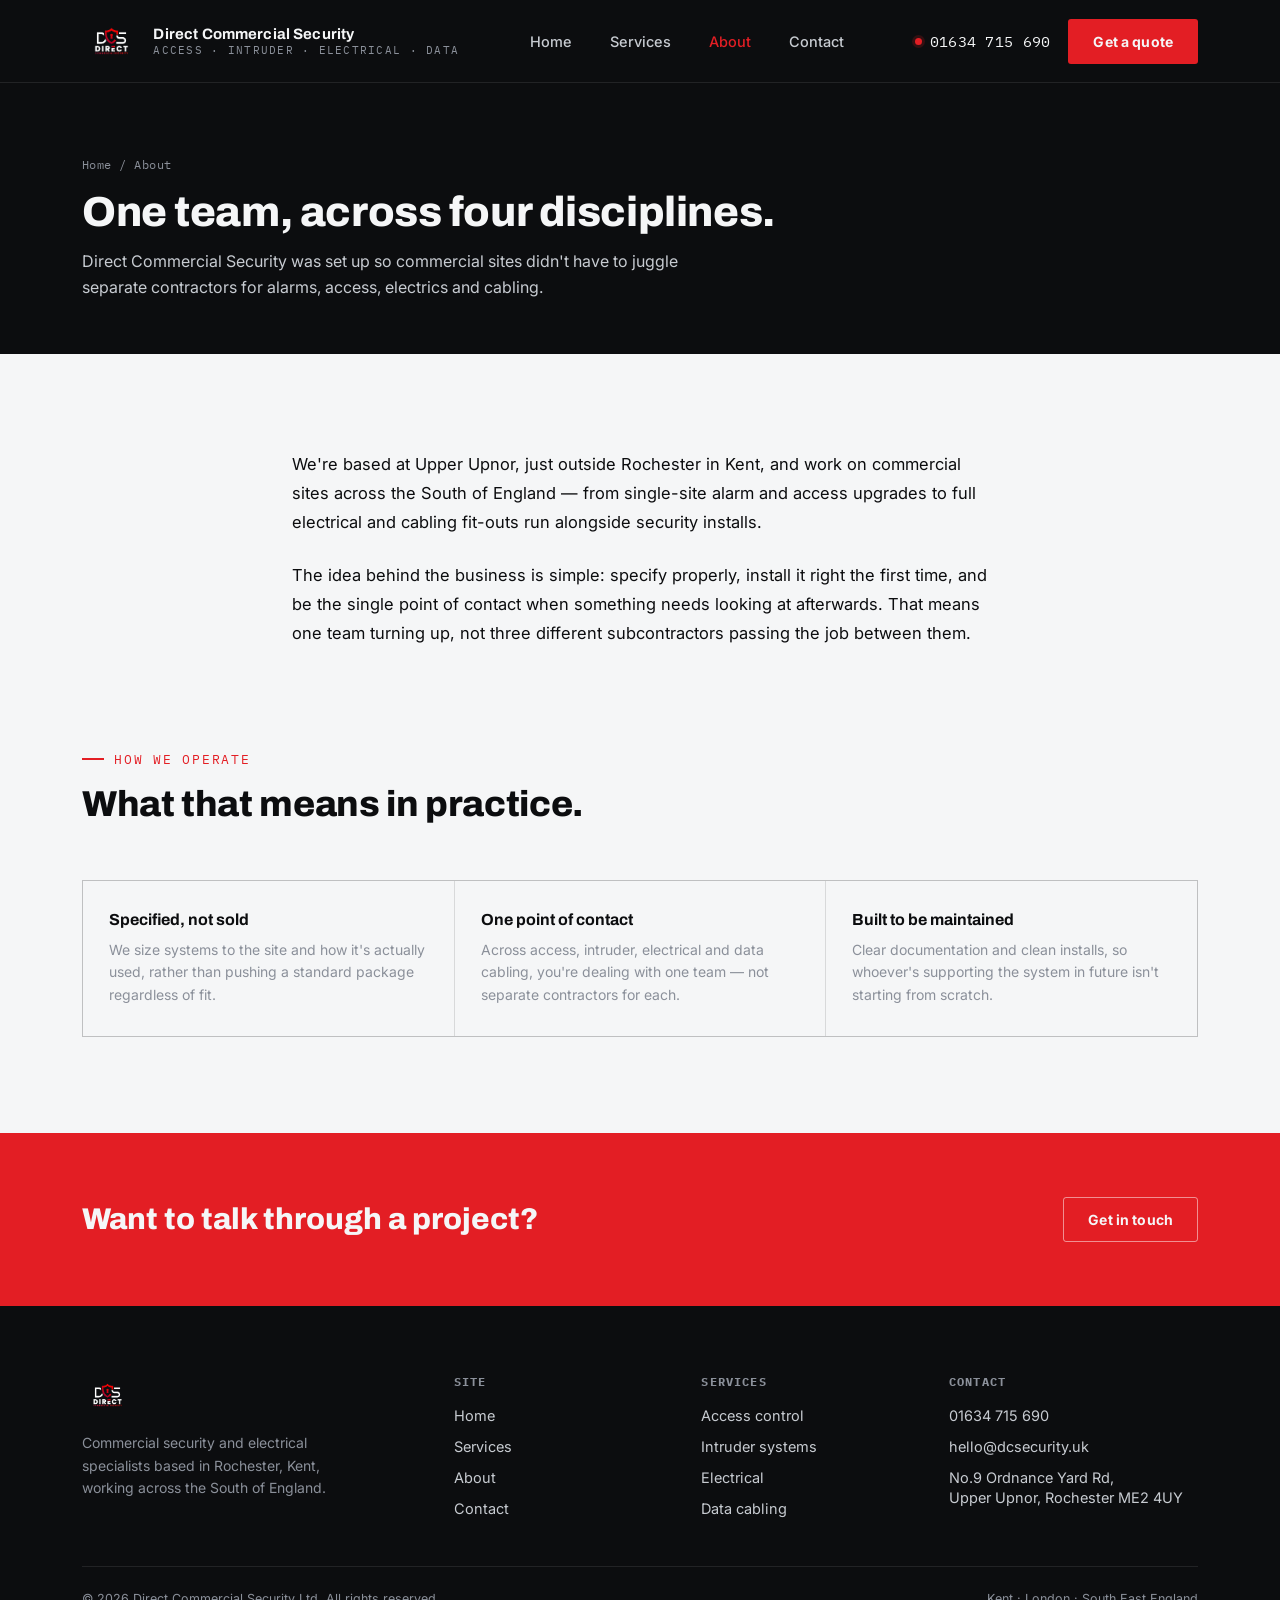
==== about.html @ ff867032 "Add files via upload" ====
<!DOCTYPE html>
<html lang="en">
<head>
<meta charset="UTF-8">
<meta name="viewport" content="width=device-width, initial-scale=1.0">
<title>About | Direct Commercial Security</title>
<meta name="description" content="Direct Commercial Security is a Rochester-based team covering access control, intruder systems, electrical and data cabling across the South of England.">
<link rel="icon" href="assets/logo.jpg">
<link rel="preconnect" href="https://fonts.googleapis.com">
<link href="https://fonts.googleapis.com/css2?family=Archivo:wght@500;700;800&family=Inter:wght@400;500;600;700&family=IBM+Plex+Mono:wght@400;500&display=swap" rel="stylesheet">
<link rel="stylesheet" href="style.css">
</head>
<body>
<header class="site-header" id="siteHeader"><div class="wrap">
  <a href="index.html" class="brand"><img src="assets/logo-dark.png" alt="Direct Commercial Security logo"><span class="brand-text"><strong>Direct Commercial Security</strong><span>Access &middot; Intruder &middot; Electrical &middot; Data</span></span></a>
  <nav class="main-nav"><ul><li><a href="index.html">Home</a></li><li><a href="services.html">Services</a></li><li><a href="about.html" class="active">About</a></li><li><a href="contact.html">Contact</a></li></ul></nav>
  <div class="header-cta"><a class="tel-link" href="tel:01634715690"><span class="dot"></span>01634 715 690</a><a class="btn btn-red" href="contact.html">Get a quote</a></div>
  <button class="nav-toggle" aria-label="Toggle menu" aria-expanded="false">&#9776;</button>
</div></header>

<section class="page-hero"><div class="wrap">
  <span class="crumb"><a href="index.html">Home</a> / About</span>
  <h1>One team, across four disciplines.</h1>
  <p>Direct Commercial Security was set up so commercial sites didn't have to juggle separate contractors for alarms, access, electrics and cabling.</p>
</div></section>

<section class="section-light"><div class="wrap" style="max-width:760px;">
  <p style="font-size:16.5px;line-height:1.75;color:var(--ink);margin-bottom:24px;">We're based at Upper Upnor, just outside Rochester in Kent, and work on commercial sites across the South of England &mdash; from single-site alarm and access upgrades to full electrical and cabling fit-outs run alongside security installs.</p>
  <p style="font-size:16.5px;line-height:1.75;color:var(--ink);">The idea behind the business is simple: specify properly, install it right the first time, and be the single point of contact when something needs looking at afterwards. That means one team turning up, not three different subcontractors passing the job between them.</p>
</div></section>

<section class="section-light" style="padding-top:0;"><div class="wrap">
  <div class="section-head">
    <span class="eyebrow">How we operate</span>
    <h2>What that means in practice.</h2>
  </div>
  <div class="value-grid">
    <div class="value-card">
      <h3>Specified, not sold</h3>
      <p>We size systems to the site and how it's actually used, rather than pushing a standard package regardless of fit.</p>
    </div>
    <div class="value-card">
      <h3>One point of contact</h3>
      <p>Across access, intruder, electrical and data cabling, you're dealing with one team &mdash; not separate contractors for each.</p>
    </div>
    <div class="value-card">
      <h3>Built to be maintained</h3>
      <p>Clear documentation and clean installs, so whoever's supporting the system in future isn't starting from scratch.</p>
    </div>
  </div>
</div></section>

<section class="cta-band"><div class="wrap">
  <h2>Want to talk through a project?</h2>
  <a href="contact.html" class="btn btn-outline-dark">Get in touch</a>
</div></section>

<footer class="site-footer"><div class="wrap">
  <div class="footer-grid">
    <div class="footer-brand"><img src="assets/logo-dark.png" alt="Direct Commercial Security logo"><p>Commercial security and electrical specialists based in Rochester, Kent, working across the South of England.</p></div>
    <div class="footer-col"><h4>Site</h4><ul><li><a href="index.html">Home</a></li><li><a href="services.html">Services</a></li><li><a href="about.html">About</a></li><li><a href="contact.html">Contact</a></li></ul></div>
    <div class="footer-col"><h4>Services</h4><ul><li><a href="services.html#access-control">Access control</a></li><li><a href="services.html#intruder-systems">Intruder systems</a></li><li><a href="services.html#electrical">Electrical</a></li><li><a href="services.html#data-cabling">Data cabling</a></li></ul></div>
    <div class="footer-col"><h4>Contact</h4><ul><li><a href="tel:01634715690">01634 715 690</a></li><li><a href="mailto:hello@dcsecurity.uk">hello@dcsecurity.uk</a></li><li><a href="#">No.9 Ordnance Yard Rd,<br>Upper Upnor, Rochester ME2 4UY</a></li></ul></div>
  </div>
  <div class="footer-bottom"><span>&copy; <span id="year"></span> Direct Commercial Security Ltd. All rights reserved.</span><span>Kent &middot; London &middot; South East England</span></div>
</div></footer>

<script src="script.js"></script>
</body>
</html>
---- style.css ----
:root{
  --ink:#0c0d0f;
  --ink-2:#141518;
  --ink-3:#1c1e22;
  --paper:#c7cbd1;
  --steel:#8b909a;
  --white:#f5f6f7;
  --red:#e31e24;
  --red-deep:#8a0f13;
  --line-dark:rgba(255,255,255,0.09);
  --line-light:rgba(12,13,15,0.12);
  --font-display:'Archivo',sans-serif;
  --font-body:'Inter',sans-serif;
  --font-mono:'IBM Plex Mono',monospace;
}

*,*::before,*::after{box-sizing:border-box;}
html{scroll-behavior:smooth;}
body{
  margin:0;
  font-family:var(--font-body);
  background:var(--white);
  color:var(--ink);
  -webkit-font-smoothing:antialiased;
}
img{max-width:100%;display:block;}
a{color:inherit;text-decoration:none;}
ul{list-style:none;margin:0;padding:0;}
h1,h2,h3,h4{font-family:var(--font-display);margin:0;line-height:1.1;}
p{margin:0;}

.wrap{max-width:1180px;margin:0 auto;padding:0 32px;}

@media (max-width:640px){.wrap{padding:0 20px;}}

.eyebrow{
  font-family:var(--font-mono);
  font-size:12.5px;letter-spacing:0.14em;text-transform:uppercase;
  color:var(--red);
  display:inline-flex;align-items:center;gap:10px;
  margin-bottom:18px;
}
.eyebrow::before{content:"";width:22px;height:1.5px;background:var(--red);display:inline-block;}

/* ---------------- Header ---------------- */
.site-header{
  position:sticky;top:0;z-index:100;
  background:var(--ink);
  border-bottom:1px solid var(--line-dark);
}
.site-header .wrap{
  display:flex;align-items:center;justify-content:space-between;
  height:82px;
}
.brand{display:flex;align-items:center;gap:12px;}
.brand img{height:44px;width:auto;}
.brand-text{display:flex;flex-direction:column;line-height:1.15;}
.brand-text strong{font-family:var(--font-display);color:var(--white);font-size:15px;letter-spacing:0.01em;}
.brand-text span{font-family:var(--font-mono);color:var(--steel);font-size:10.5px;letter-spacing:0.12em;text-transform:uppercase;}

.main-nav ul{display:flex;gap:2px;}
.main-nav a{
  color:var(--paper);
  font-size:14.5px;
  font-weight:500;
  padding:10px 18px;
  border-radius:3px;
  transition:background .15s ease, color .15s ease;
}
.main-nav a:hover{background:var(--ink-3);color:var(--white);}
.main-nav a.active{color:var(--red);}

.header-cta{display:flex;align-items:center;gap:18px;}
.tel-link{
  font-family:var(--font-mono);
  color:var(--white);
  font-size:14.5px;
  letter-spacing:0.02em;
  display:flex;align-items:center;gap:8px;
}
.tel-link .dot{width:7px;height:7px;border-radius:50%;background:var(--red);flex:none;
  box-shadow:0 0 0 3px rgba(227,30,36,0.18);}

.btn{
  display:inline-flex;align-items:center;justify-content:center;gap:8px;
  font-weight:700;font-size:14px;letter-spacing:0.01em;
  padding:13px 24px;border-radius:3px;border:1.5px solid transparent;
  cursor:pointer;transition:transform .15s ease, background .15s ease, border-color .15s ease, color .15s ease;
  font-family:var(--font-body);
}
.btn:hover{transform:translateY(-1px);}
.btn-red{background:var(--red);color:var(--white);}
.btn-red:hover{background:#c8181e;}
.btn-outline-dark{border-color:rgba(255,255,255,0.35);color:var(--white);}
.btn-outline-dark:hover{border-color:var(--white);background:rgba(255,255,255,0.06);}
.btn-outline-light{border-color:var(--line-light);color:var(--ink);}
.btn-outline-light:hover{border-color:var(--ink);}

.nav-toggle{display:none;background:none;border:none;color:var(--white);font-size:26px;cursor:pointer;}

/* ---------------- Hero ---------------- */
.hero{
  position:relative;
  background:var(--ink);
  color:var(--white);
  overflow:hidden;
  padding:96px 0 0;
}
.hero-grid{
  position:absolute;inset:0;
  background-image:linear-gradient(rgba(255,255,255,0.06) 1px, transparent 1px),linear-gradient(90deg, rgba(255,255,255,0.06) 1px, transparent 1px);
  background-size:64px 64px;
  mask-image:linear-gradient(to bottom, rgba(0,0,0,0.9), transparent 85%);
}
.hero-glow{
  position:absolute;top:-200px;right:-150px;width:600px;height:600px;border-radius:50%;
  background:radial-gradient(circle, rgba(227,30,36,0.22), transparent 70%);
  filter:blur(20px);
}
.hero .wrap{position:relative;}
.hero-content{max-width:720px;padding-bottom:56px;}
.hero-content h1{font-size:clamp(34px,4.4vw,54px);font-weight:800;letter-spacing:-0.01em;margin-bottom:22px;}
.hero-content h1 em{font-style:normal;color:var(--red);}
.hero-sub{font-size:17px;line-height:1.6;color:var(--paper);max-width:600px;margin-bottom:34px;}
.hero-actions{display:flex;gap:14px;flex-wrap:wrap;}

.hero-services{
  display:grid;grid-template-columns:repeat(4,1fr);
  border-top:1px solid var(--line-dark);
}
.hero-services div{padding:26px 0;border-right:1px solid var(--line-dark);}
.hero-services div:last-child{border-right:none;}
.hero-services strong{display:block;font-family:var(--font-display);font-size:14.5px;color:var(--white);margin-bottom:6px;}
.hero-services div{font-size:13px;color:var(--steel);line-height:1.5;}

@media (max-width:900px){
  .hero-services{grid-template-columns:repeat(2,1fr);}
  .hero-services div:nth-child(2){border-right:none;}
}
@media (max-width:640px){
  .hero-services{grid-template-columns:1fr;}
  .hero-services div{border-right:none;border-bottom:1px solid var(--line-dark);}
}

/* ---------------- Section basics ---------------- */
.section-light{background:var(--white);padding:96px 0;}
.section-dark{background:var(--ink);color:var(--white);padding:96px 0;}
.section-head{max-width:640px;margin-bottom:56px;}
.section-head h2{font-size:clamp(26px,3vw,36px);font-weight:800;letter-spacing:-0.01em;}
.section-head p{margin-top:14px;color:var(--steel);font-size:15.5px;line-height:1.6;}
.section-dark .section-head p{color:var(--paper);}

/* ---------------- Service cards ---------------- */
.service-grid{display:grid;grid-template-columns:repeat(4,1fr);gap:1px;background:var(--line-light);border:1px solid var(--line-light);}
.service-card{background:var(--white);padding:32px 26px;}
.service-card .icon{width:40px;height:40px;margin-bottom:22px;color:var(--red);}
.service-card h3{font-size:17px;font-weight:700;margin-bottom:10px;}
.service-card p{font-size:14px;color:var(--steel);line-height:1.55;}
.service-card a{display:inline-block;margin-top:16px;font-size:13px;font-weight:700;color:var(--red);}

@media (max-width:900px){.service-grid{grid-template-columns:repeat(2,1fr);}}
@media (max-width:560px){.service-grid{grid-template-columns:1fr;}}

/* ---------------- Radar coverage diagram ---------------- */
.coverage{position:relative;display:flex;align-items:center;justify-content:center;}
.coverage svg{width:100%;max-width:460px;height:auto;}
.radar-sweep{transform-origin:230px 230px;animation:sweep 4s linear infinite;}
@keyframes sweep{from{transform:rotate(0deg);}to{transform:rotate(360deg);}}
.radar-ring{fill:none;stroke:rgba(227,30,36,0.25);}
.radar-blip{fill:var(--red);}

@media (prefers-reduced-motion: reduce){
  .radar-sweep{animation:none;}
}

/* ---------------- Stats bar ---------------- */
.stats-bar{background:var(--ink-2);border-top:1px solid var(--line-dark);border-bottom:1px solid var(--line-dark);}
.stats-grid{display:grid;grid-template-columns:repeat(4,1fr);}
.stat{padding:38px 30px;border-right:1px solid var(--line-dark);}
.stat:last-child{border-right:none;}
.stat strong{display:block;font-family:var(--font-display);font-size:32px;color:var(--white);font-weight:800;}
.stat span{font-family:var(--font-mono);font-size:12px;letter-spacing:0.06em;text-transform:uppercase;color:var(--steel);}
@media (max-width:900px){.stats-grid{grid-template-columns:repeat(2,1fr);}.stat{border-bottom:1px solid var(--line-dark);}}
@media (max-width:560px){.stats-grid{grid-template-columns:1fr;}}

/* ---------------- Approach steps ---------------- */
.approach-list{counter-reset:step;}
.approach-item{display:grid;grid-template-columns:60px 1fr;gap:22px;padding:26px 0;border-top:1px solid var(--line-light);}
.approach-item:last-child{border-bottom:1px solid var(--line-light);}
.approach-item .step-num{counter-increment:step;font-family:var(--font-mono);font-size:13px;color:var(--red);}
.approach-item .step-num::before{content:"0" counter(step);}
.approach-item h3{font-size:17px;font-weight:700;margin-bottom:6px;}
.approach-item p{font-size:14.5px;color:var(--steel);line-height:1.6;max-width:560px;}

/* ---------------- CTA band ---------------- */
.cta-band{background:var(--red);color:var(--white);padding:64px 0;}
.cta-band .wrap{display:flex;align-items:center;justify-content:space-between;gap:32px;flex-wrap:wrap;}
.cta-band h2{font-size:clamp(22px,2.6vw,30px);font-weight:800;max-width:520px;}
.cta-band .btn-outline-dark{border-color:rgba(255,255,255,0.5);}

/* ---------------- Footer ---------------- */
.site-footer{background:var(--ink);color:var(--paper);padding:70px 0 26px;}
.footer-grid{display:grid;grid-template-columns:1.6fr 1fr 1fr 1.2fr;gap:40px;padding-bottom:48px;border-bottom:1px solid var(--line-dark);}
.footer-brand img{height:38px;margin-bottom:18px;}
.footer-brand p{font-size:14px;color:var(--steel);line-height:1.6;max-width:280px;}
.footer-col h4{font-family:var(--font-mono);font-size:11.5px;letter-spacing:0.1em;text-transform:uppercase;color:var(--steel);margin-bottom:16px;}
.footer-col ul{display:flex;flex-direction:column;gap:11px;}
.footer-col a{font-size:14.5px;color:var(--paper);}
.footer-col a:hover{color:var(--white);}
.footer-bottom{display:flex;justify-content:space-between;padding-top:24px;font-size:12.5px;color:var(--steel);flex-wrap:wrap;gap:10px;}

@media (max-width:900px){.footer-grid{grid-template-columns:1fr 1fr;}}
@media (max-width:560px){.footer-grid{grid-template-columns:1fr;}}

/* ---------------- Page hero (inner pages) ---------------- */
.page-hero{position:relative;background:var(--ink);color:var(--white);padding:70px 0 54px;overflow:hidden;}
.page-hero .crumb{font-family:var(--font-mono);font-size:12px;color:var(--steel);letter-spacing:0.04em;}
.page-hero .crumb a{color:var(--steel);}
.page-hero .crumb a:hover{color:var(--white);}
.page-hero h1{font-size:clamp(28px,3.6vw,42px);font-weight:800;letter-spacing:-0.01em;margin:16px 0 14px;max-width:720px;}
.page-hero p{color:var(--paper);font-size:16px;max-width:620px;line-height:1.6;}

/* ---------------- Service detail (services page) ---------------- */
.service-detail{display:grid;grid-template-columns:1fr 1fr;gap:56px;padding:56px 0;border-bottom:1px solid var(--line-light);align-items:start;}
.service-detail:last-child{border-bottom:none;}
.service-detail .num{font-family:var(--font-mono);font-size:12.5px;color:var(--red);letter-spacing:0.08em;text-transform:uppercase;}
.service-detail h2{font-size:26px;font-weight:800;margin:14px 0 16px;}
.service-detail .lede{font-size:15.5px;color:var(--steel);line-height:1.65;margin-bottom:20px;}
.service-detail ul{display:flex;flex-direction:column;gap:12px;}
.service-detail ul li{font-size:14.5px;color:var(--ink);padding-left:22px;position:relative;line-height:1.5;}
.service-detail ul li::before{content:"";position:absolute;left:0;top:7px;width:9px;height:9px;background:var(--red);border-radius:1px;}
.service-detail-media{background:var(--ink-2);border-radius:4px;padding:32px;min-height:220px;display:flex;align-items:center;justify-content:center;}

@media (max-width:800px){.service-detail{grid-template-columns:1fr;gap:26px;}}

/* ---------------- About page ---------------- */
.value-grid{display:grid;grid-template-columns:repeat(3,1fr);gap:1px;background:var(--line-light);border:1px solid var(--line-light);}
.value-card{background:var(--white);padding:30px 26px;}
.value-card h3{font-size:16px;font-weight:700;margin-bottom:10px;}
.value-card p{font-size:14px;color:var(--steel);line-height:1.6;}
@media (max-width:760px){.value-grid{grid-template-columns:1fr;}}

/* ---------------- Contact page ---------------- */
.contact-grid{display:grid;grid-template-columns:1fr 1fr;gap:60px;}
.contact-info h2{font-size:22px;font-weight:800;margin-bottom:18px;}
.contact-info ul{display:flex;flex-direction:column;gap:20px;margin-top:26px;}
.contact-info li{display:flex;gap:14px;font-size:15px;line-height:1.55;}
.contact-info li strong{display:block;font-family:var(--font-mono);font-size:11px;letter-spacing:0.08em;text-transform:uppercase;color:var(--red);margin-bottom:4px;}
.contact-form{background:var(--ink-2);padding:36px;border-radius:4px;}
.contact-form label{display:block;font-size:13px;font-weight:600;color:var(--paper);margin-bottom:8px;}
.contact-form input,.contact-form textarea{
  width:100%;background:var(--ink);border:1px solid var(--line-dark);color:var(--white);
  padding:13px 14px;border-radius:3px;font-family:var(--font-body);font-size:14.5px;margin-bottom:18px;
}
.contact-form input:focus,.contact-form textarea:focus{outline:2px solid var(--red);outline-offset:1px;}
.contact-form textarea{min-height:120px;resize:vertical;}
.form-note{font-size:12.5px;color:var(--steel);margin-top:14px;line-height:1.5;}

@media (max-width:800px){.contact-grid{grid-template-columns:1fr;}}

/* ---------------- Mobile nav ---------------- */
@media (max-width:960px){
  .main-nav,.header-cta .tel-link{display:none;}
  .nav-toggle{display:block;}
  .header-cta{gap:12px;}
  .site-header.nav-open .main-nav{
    display:flex;position:absolute;top:82px;left:0;right:0;background:var(--ink);
    border-top:1px solid var(--line-dark);border-bottom:1px solid var(--line-dark);
    padding:10px 20px;
  }
  .site-header.nav-open .main-nav ul{flex-direction:column;gap:2px;}
}
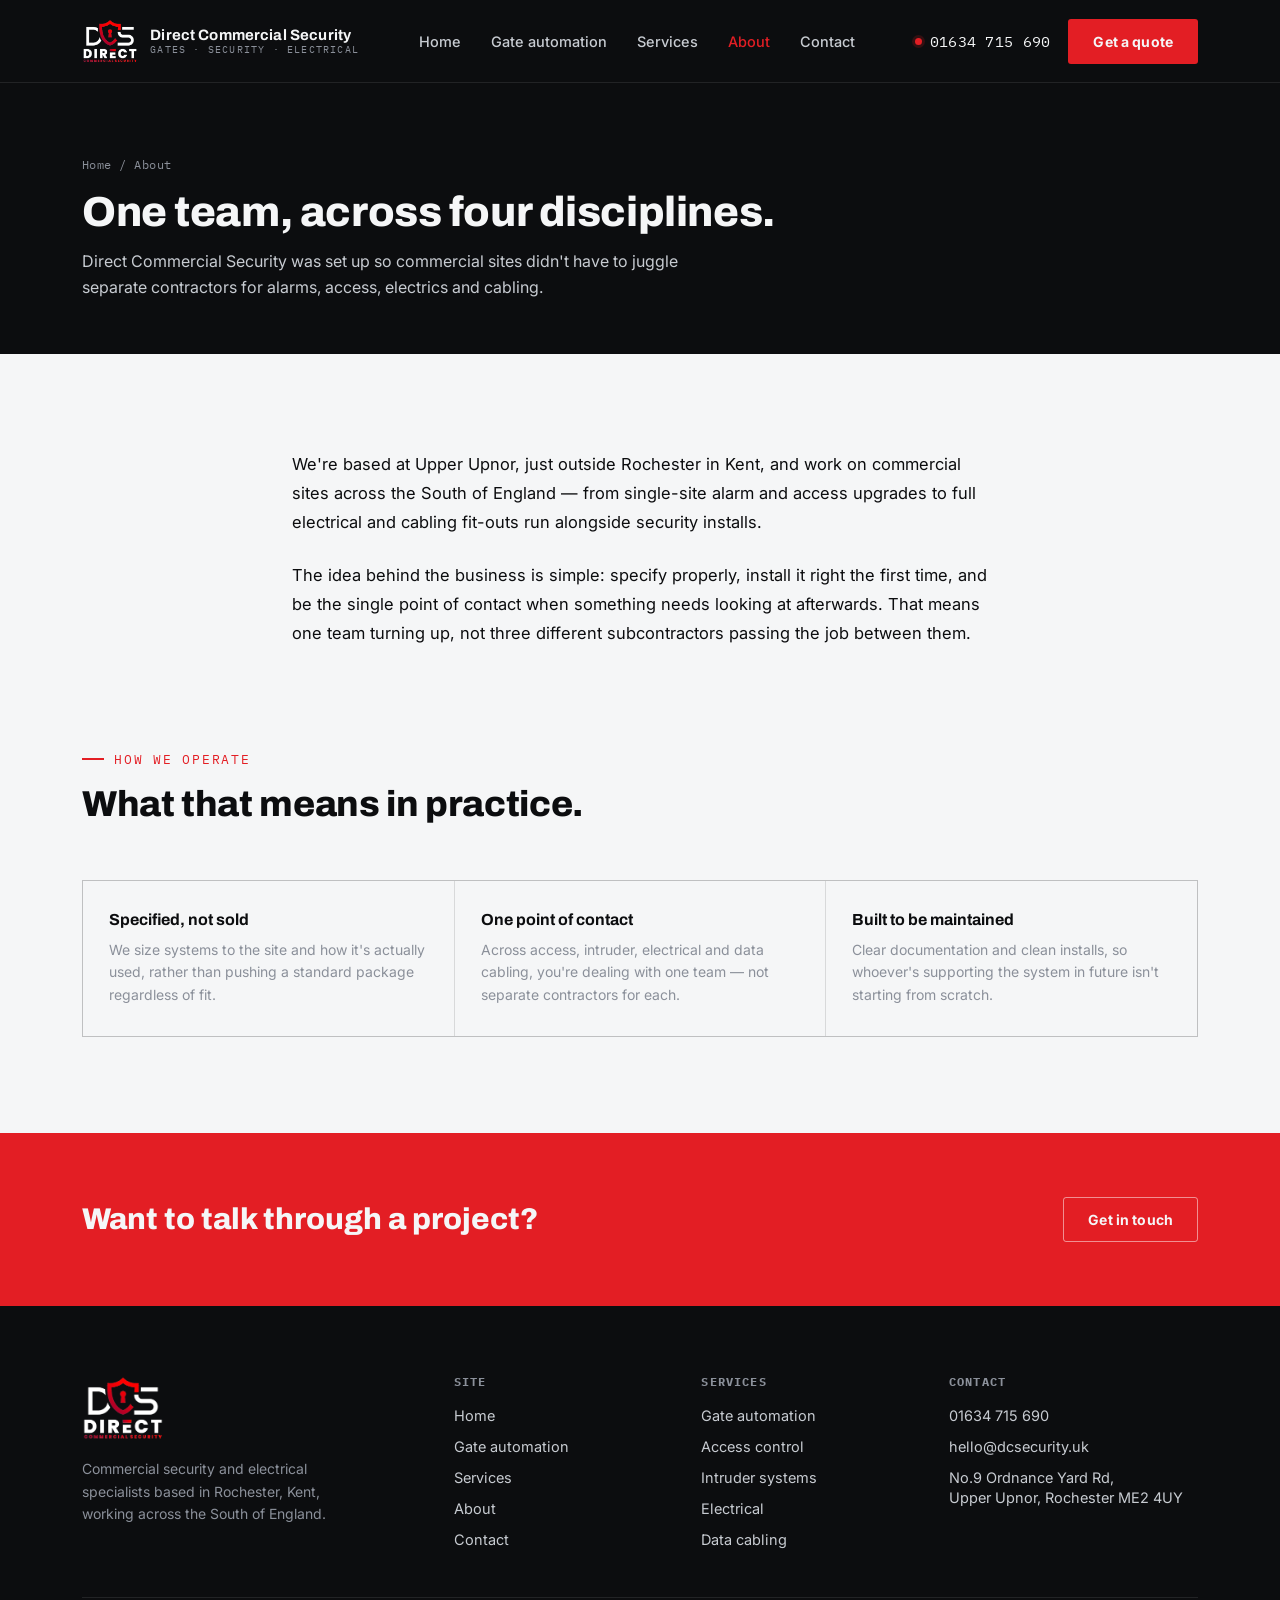
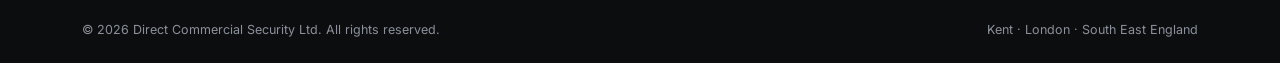
==== commit aaaa8c20: "Add gate automation page and feature gates on the homepage New gates.html (types, install/repair/ser" ====
--- a/about.html
+++ b/about.html
@@ -12,8 +12,8 @@
 </head>
 <body>
 <header class="site-header" id="siteHeader"><div class="wrap">
-  <a href="index.html" class="brand"><img src="assets/logo-dark.png" alt="Direct Commercial Security logo"><span class="brand-text"><strong>Direct Commercial Security</strong><span>Access &middot; Intruder &middot; Electrical &middot; Data</span></span></a>
-  <nav class="main-nav"><ul><li><a href="index.html">Home</a></li><li><a href="services.html">Services</a></li><li><a href="about.html" class="active">About</a></li><li><a href="contact.html">Contact</a></li></ul></nav>
+  <a href="index.html" class="brand"><img src="assets/logo-dark.png" alt="Direct Commercial Security logo"><span class="brand-text"><strong>Direct Commercial Security</strong><span>Gates &middot; Security &middot; Electrical</span></span></a>
+  <nav class="main-nav"><ul><li><a href="index.html">Home</a></li><li><a href="gates.html">Gate automation</a></li><li><a href="services.html">Services</a></li><li><a href="about.html" class="active">About</a></li><li><a href="contact.html">Contact</a></li></ul></nav>
   <div class="header-cta"><a class="tel-link" href="tel:01634715690"><span class="dot"></span>01634 715 690</a><a class="btn btn-red" href="contact.html">Get a quote</a></div>
   <button class="nav-toggle" aria-label="Toggle menu" aria-expanded="false">&#9776;</button>
 </div></header>
@@ -58,8 +58,8 @@
 <footer class="site-footer"><div class="wrap">
   <div class="footer-grid">
     <div class="footer-brand"><img src="assets/logo-dark.png" alt="Direct Commercial Security logo"><p>Commercial security and electrical specialists based in Rochester, Kent, working across the South of England.</p></div>
-    <div class="footer-col"><h4>Site</h4><ul><li><a href="index.html">Home</a></li><li><a href="services.html">Services</a></li><li><a href="about.html">About</a></li><li><a href="contact.html">Contact</a></li></ul></div>
-    <div class="footer-col"><h4>Services</h4><ul><li><a href="services.html#access-control">Access control</a></li><li><a href="services.html#intruder-systems">Intruder systems</a></li><li><a href="services.html#electrical">Electrical</a></li><li><a href="services.html#data-cabling">Data cabling</a></li></ul></div>
+    <div class="footer-col"><h4>Site</h4><ul><li><a href="index.html">Home</a></li><li><a href="gates.html">Gate automation</a></li><li><a href="services.html">Services</a></li><li><a href="about.html">About</a></li><li><a href="contact.html">Contact</a></li></ul></div>
+    <div class="footer-col"><h4>Services</h4><ul><li><a href="gates.html">Gate automation</a></li><li><a href="services.html#access-control">Access control</a></li><li><a href="services.html#intruder-systems">Intruder systems</a></li><li><a href="services.html#electrical">Electrical</a></li><li><a href="services.html#data-cabling">Data cabling</a></li></ul></div>
     <div class="footer-col"><h4>Contact</h4><ul><li><a href="tel:01634715690">01634 715 690</a></li><li><a href="mailto:hello@dcsecurity.uk">hello@dcsecurity.uk</a></li><li><a href="#">No.9 Ordnance Yard Rd,<br>Upper Upnor, Rochester ME2 4UY</a></li></ul></div>
   </div>
   <div class="footer-bottom"><span>&copy; <span id="year"></span> Direct Commercial Security Ltd. All rights reserved.</span><span>Kent &middot; London &middot; South East England</span></div>
--- a/style.css
+++ b/style.css
@@ -56,14 +56,15 @@
 .brand img{height:44px;width:auto;}
 .brand-text{display:flex;flex-direction:column;line-height:1.15;}
 .brand-text strong{font-family:var(--font-display);color:var(--white);font-size:15px;letter-spacing:0.01em;}
-.brand-text span{font-family:var(--font-mono);color:var(--steel);font-size:10.5px;letter-spacing:0.12em;text-transform:uppercase;}
+.brand-text span{white-space:nowrap;font-family:var(--font-mono);color:var(--steel);font-size:10px;letter-spacing:0.12em;text-transform:uppercase;}
 
 .main-nav ul{display:flex;gap:2px;}
 .main-nav a{
   color:var(--paper);
   font-size:14.5px;
   font-weight:500;
-  padding:10px 18px;
+  padding:10px 14px;
+  white-space:nowrap;
   border-radius:3px;
   transition:background .15s ease, color .15s ease;
 }
@@ -76,12 +77,14 @@
   color:var(--white);
   font-size:14.5px;
   letter-spacing:0.02em;
+  white-space:nowrap;
   display:flex;align-items:center;gap:8px;
 }
 .tel-link .dot{width:7px;height:7px;border-radius:50%;background:var(--red);flex:none;
   box-shadow:0 0 0 3px rgba(227,30,36,0.18);}
 
 .btn{
+  white-space:nowrap;
   display:inline-flex;align-items:center;justify-content:center;gap:8px;
   font-weight:700;font-size:14px;letter-spacing:0.01em;
   padding:13px 24px;border-radius:3px;border:1.5px solid transparent;
@@ -201,7 +204,7 @@
 /* ---------------- Footer ---------------- */
 .site-footer{background:var(--ink);color:var(--paper);padding:70px 0 26px;}
 .footer-grid{display:grid;grid-template-columns:1.6fr 1fr 1fr 1.2fr;gap:40px;padding-bottom:48px;border-bottom:1px solid var(--line-dark);}
-.footer-brand img{height:38px;margin-bottom:18px;}
+.footer-brand img{height:64px;margin-bottom:18px;}
 .footer-brand p{font-size:14px;color:var(--steel);line-height:1.6;max-width:280px;}
 .footer-col h4{font-family:var(--font-mono);font-size:11.5px;letter-spacing:0.1em;text-transform:uppercase;color:var(--steel);margin-bottom:16px;}
 .footer-col ul{display:flex;flex-direction:column;gap:11px;}
@@ -256,10 +259,10 @@
 .contact-form textarea{min-height:120px;resize:vertical;}
 .form-note{font-size:12.5px;color:var(--steel);margin-top:14px;line-height:1.5;}
 
-@media (max-width:800px){.contact-grid{grid-template-columns:1fr;}}
+@media (max-width:800px){.contact-grid{grid-template-columns:1fr;}} 
 
 /* ---------------- Mobile nav ---------------- */
-@media (max-width:960px){
+@media (max-width:1180px){
   .main-nav,.header-cta .tel-link{display:none;}
   .nav-toggle{display:block;}
   .header-cta{gap:12px;}
@@ -270,3 +273,66 @@
   }
   .site-header.nav-open .main-nav ul{flex-direction:column;gap:2px;}
 }
+
+/* ---------------- Gate automation ---------------- */
+.gate-type .gate-tag{display:inline-block;font-family:var(--font-mono);font-size:11px;letter-spacing:0.1em;text-transform:uppercase;color:var(--red);margin-bottom:12px;}
+.gate-cols{display:grid;grid-template-columns:repeat(3,1fr);gap:1px;background:var(--line-dark);border:1px solid var(--line-dark);}
+.gate-col{background:var(--ink-2);padding:32px 28px;}
+.gate-col h3{font-size:18px;font-weight:700;margin-bottom:18px;color:var(--white);}
+.gate-col ul{display:flex;flex-direction:column;gap:12px;}
+.gate-col li{font-size:14.5px;color:var(--paper);line-height:1.5;padding-left:22px;position:relative;}
+.gate-col li::before{content:"";position:absolute;left:0;top:7px;width:9px;height:9px;background:var(--red);border-radius:1px;}
+@media (max-width:860px){.gate-cols{grid-template-columns:1fr;}}
+
+.approach-dark .approach-item{border-top-color:var(--line-dark);}
+.approach-dark .approach-item:last-child{border-bottom-color:var(--line-dark);}
+.approach-dark .approach-item h3{color:var(--white);}
+.approach-dark .approach-item p{color:var(--paper);}
+
+.gate-callout{background:var(--ink);color:var(--white);border-radius:4px;padding:40px 34px;border-left:4px solid var(--red);}
+.gate-callout strong{display:block;font-family:var(--font-display);font-size:24px;font-weight:800;margin-bottom:12px;}
+.gate-callout p{color:var(--paper);font-size:15px;line-height:1.6;margin-bottom:22px;}
+.gate-callout .tel-big{font-family:var(--font-mono);font-size:26px;color:var(--white);letter-spacing:0.02em;}
+.gate-callout .tel-big:hover{color:var(--red);}
+
+.faq{max-width:820px;border-top:1px solid var(--line-light);}
+.faq details{border-bottom:1px solid var(--line-light);padding:20px 0;}
+.faq summary{cursor:pointer;font-family:var(--font-display);font-size:17px;font-weight:700;list-style:none;display:flex;justify-content:space-between;gap:20px;align-items:center;}
+.faq summary::-webkit-details-marker{display:none;}
+.faq summary::after{content:"+";font-family:var(--font-mono);color:var(--red);font-size:22px;line-height:1;flex:none;}
+.faq details[open] summary::after{content:"\2212";}
+.faq details p{margin-top:12px;font-size:15px;color:var(--steel);line-height:1.65;max-width:700px;}
+
+/* Homepage gate feature */
+.gate-feature{background:var(--white);padding:96px 0;}
+.gate-feature-grid{display:grid;grid-template-columns:1.05fr 0.95fr;gap:64px;align-items:center;}
+.gate-feature h2{font-size:clamp(28px,3.4vw,40px);font-weight:800;letter-spacing:-0.01em;margin-bottom:18px;}
+.gate-feature .lede{font-size:16.5px;color:var(--steel);line-height:1.65;margin-bottom:26px;max-width:560px;}
+.gate-feature ul{display:flex;flex-direction:column;gap:12px;margin-bottom:32px;}
+.gate-feature li{font-size:15px;line-height:1.5;padding-left:24px;position:relative;}
+.gate-feature li::before{content:"";position:absolute;left:0;top:7px;width:9px;height:9px;background:var(--red);border-radius:1px;}
+.gate-feature-actions{display:flex;gap:14px;flex-wrap:wrap;}
+.gate-feature .btn-outline-light{color:var(--ink);}
+.gate-panel{background:var(--ink);border-radius:4px;padding:34px;position:relative;overflow:hidden;}
+.gate-panel svg{width:100%;height:auto;display:block;}
+.gate-chips{display:flex;flex-wrap:wrap;gap:8px;margin-top:22px;}
+.gate-chips span{font-family:var(--font-mono);font-size:11.5px;letter-spacing:0.06em;text-transform:uppercase;color:var(--paper);border:1px solid var(--line-dark);padding:7px 12px;border-radius:2px;}
+.gate-gate-slide{animation:gateSlide 7s ease-in-out infinite;}
+@keyframes gateSlide{0%,12%{transform:translateX(0);}45%,70%{transform:translateX(118px);}100%{transform:translateX(0);}}
+@media (prefers-reduced-motion: reduce){.gate-gate-slide{animation:none;transform:translateX(60px);}}
+@media (max-width:860px){.gate-feature-grid{grid-template-columns:1fr;gap:40px;}.gate-feature{padding:72px 0;}}
+
+/* Emergency strip */
+.gate-strip{background:var(--ink-2);border-top:1px solid var(--line-dark);border-bottom:1px solid var(--line-dark);}
+.gate-strip .wrap{display:flex;align-items:center;justify-content:space-between;gap:24px;flex-wrap:wrap;padding-top:26px;padding-bottom:26px;}
+.gate-strip p{color:var(--white);font-size:16px;font-weight:600;}
+.gate-strip p span{color:var(--steel);font-weight:400;margin-left:8px;}
+.gate-strip a.tel-link{font-size:17px;}
+
+/* Header fit */
+.brand{min-width:0;}
+@media (max-width:640px){
+  .brand-text span{display:none;}
+  .brand-text strong{font-size:14px;}
+  .header-cta .btn{padding:11px 14px;font-size:13px;}
+}
